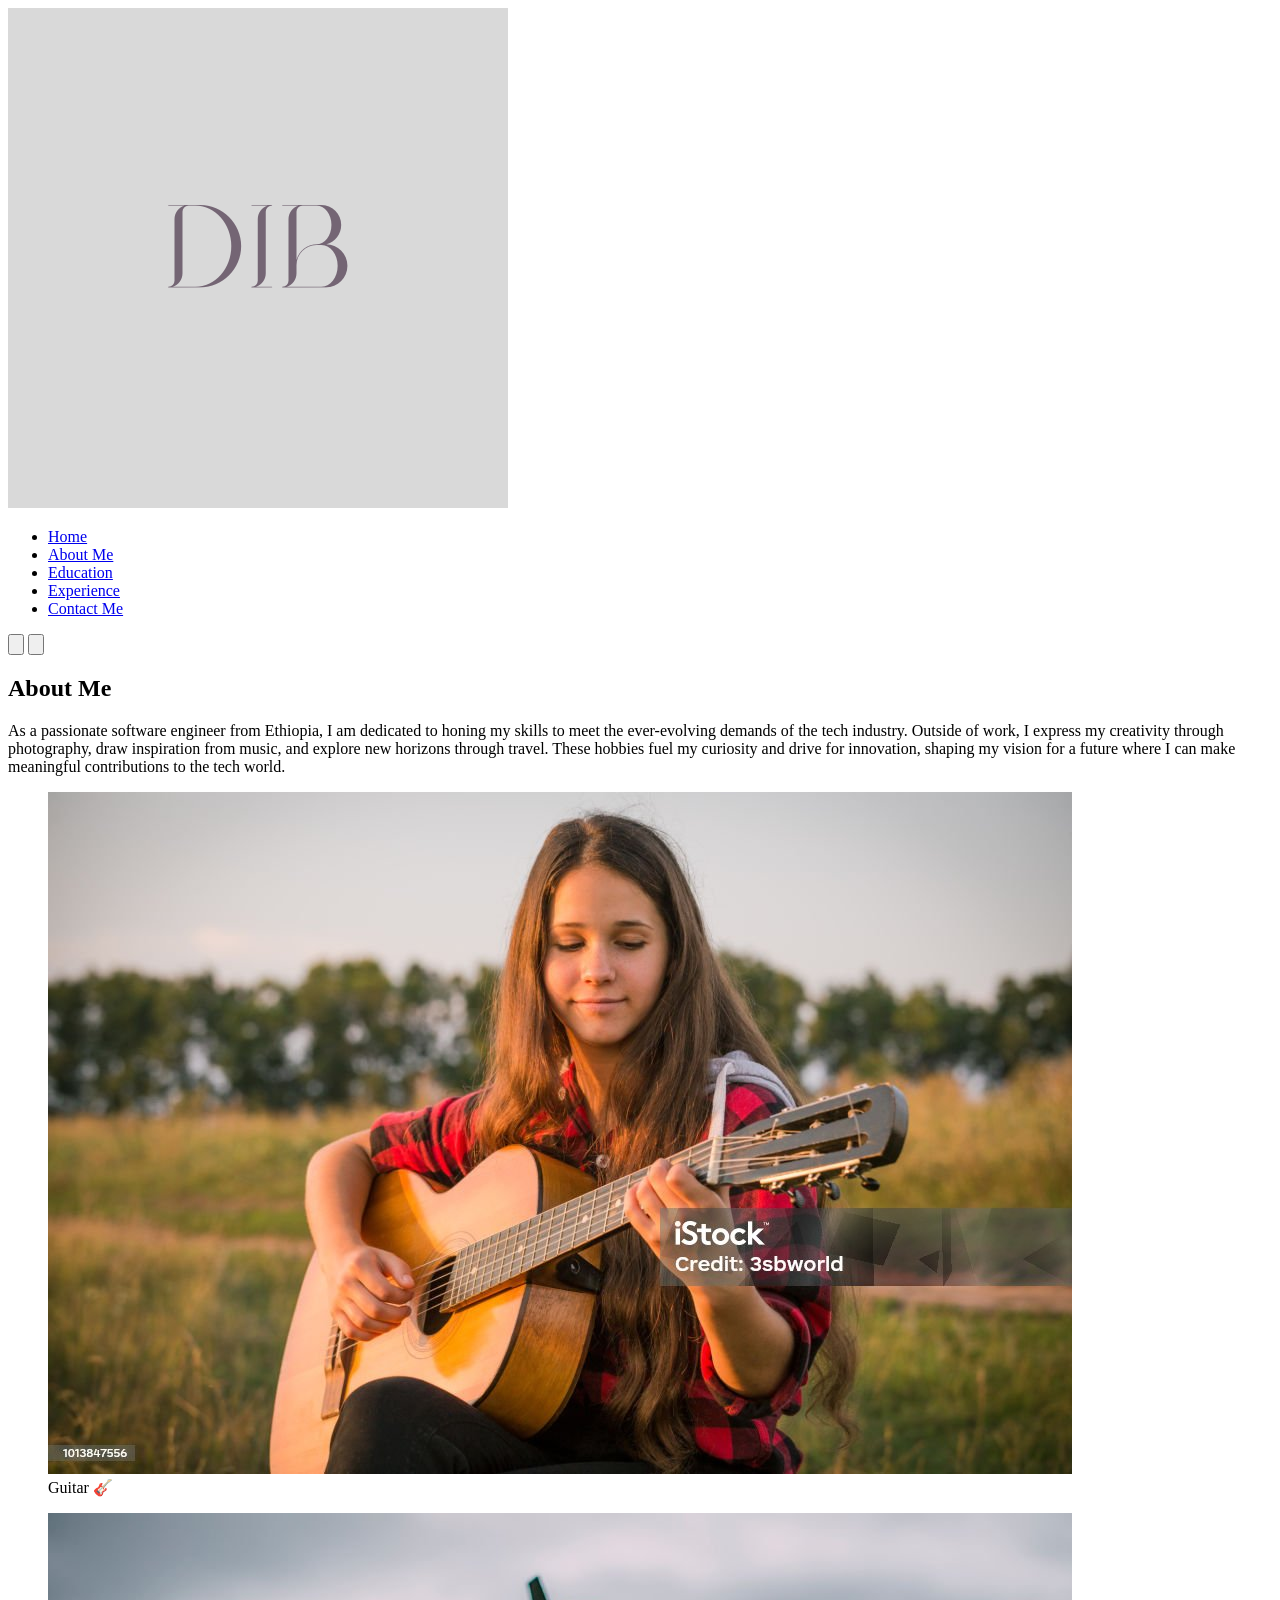
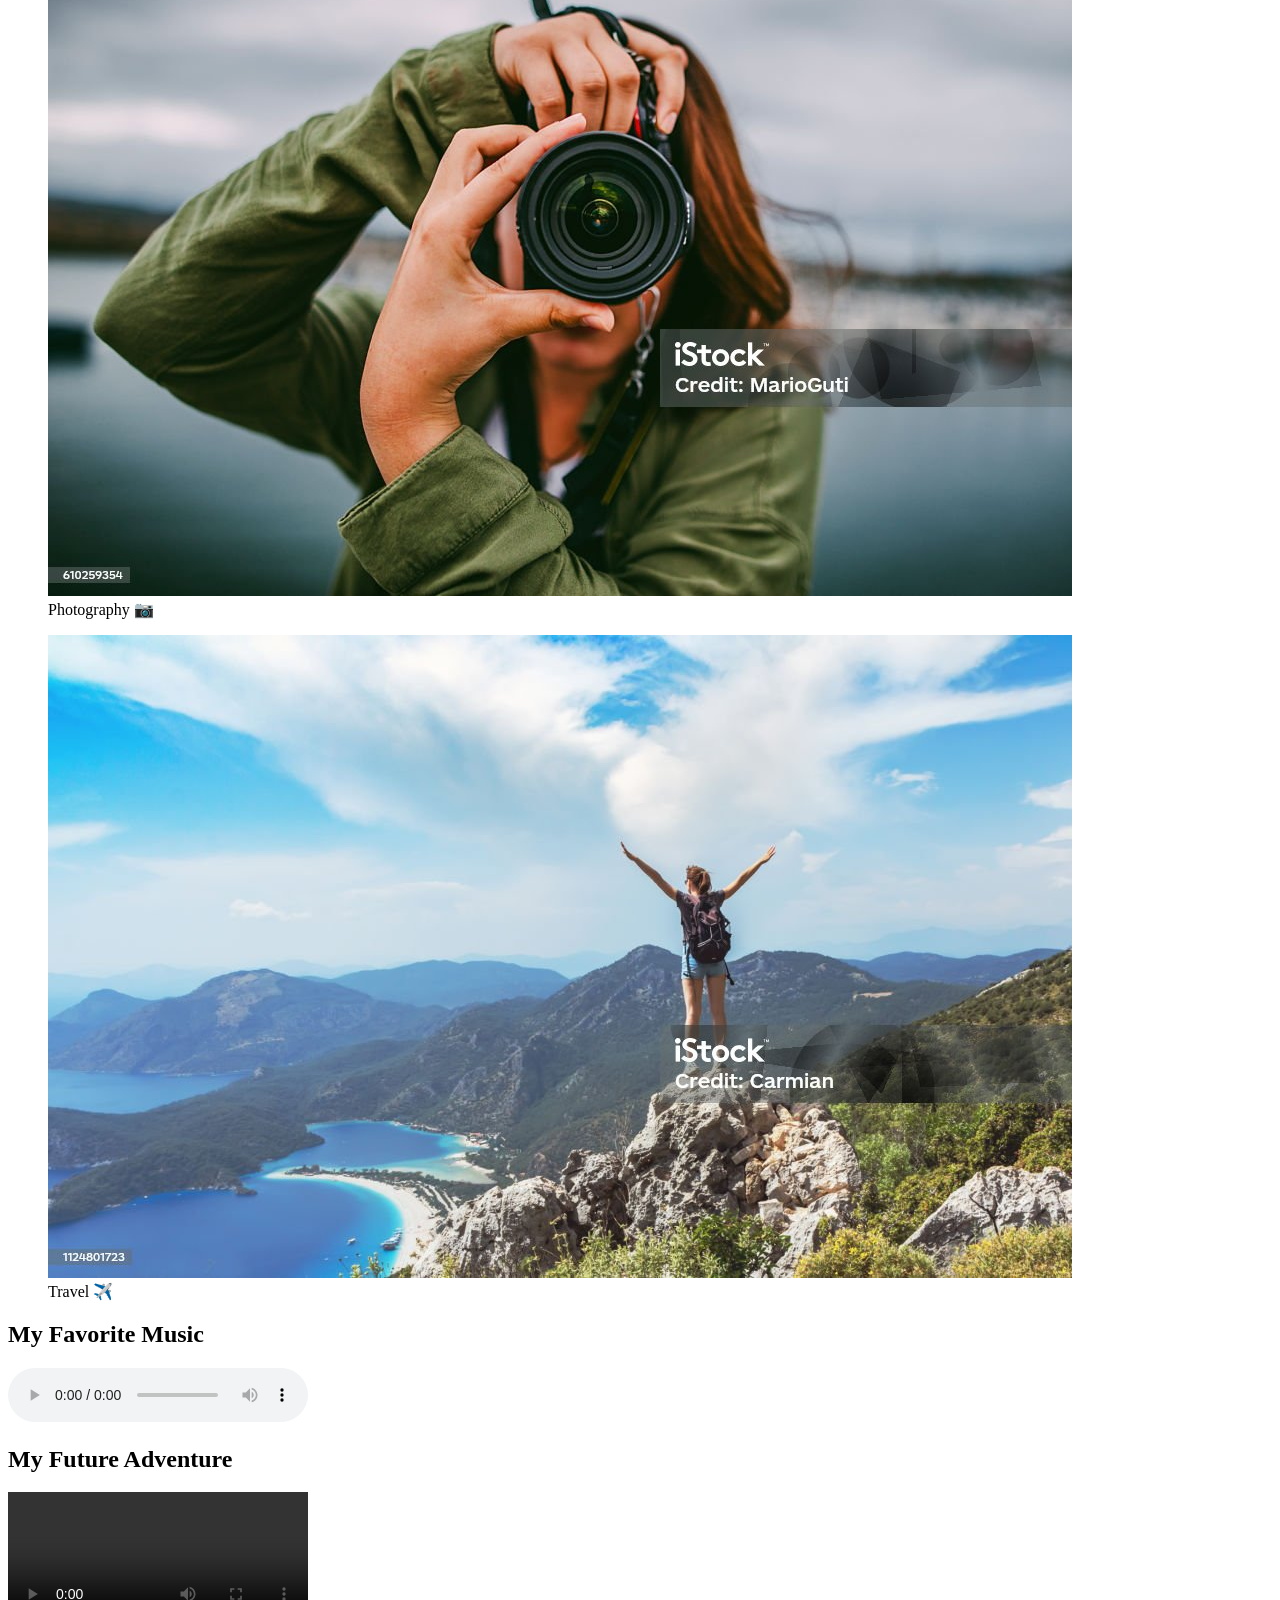
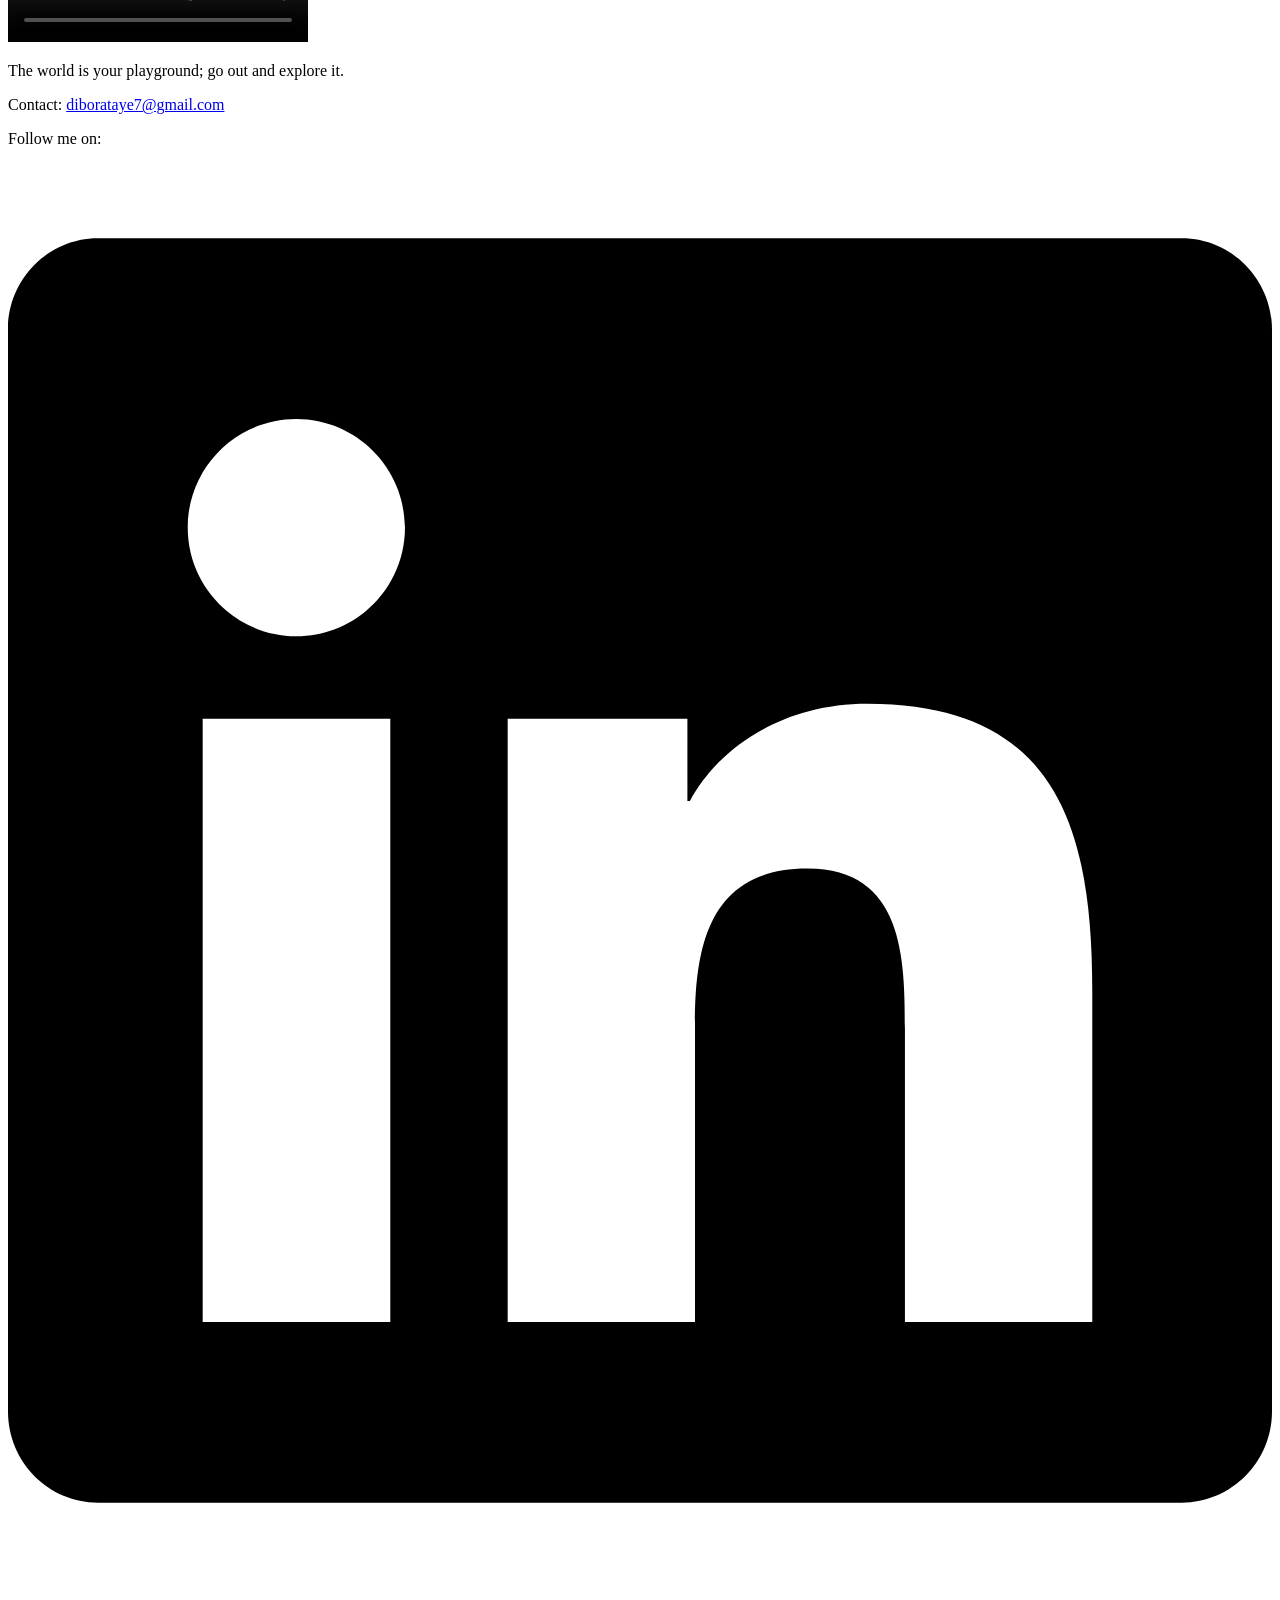
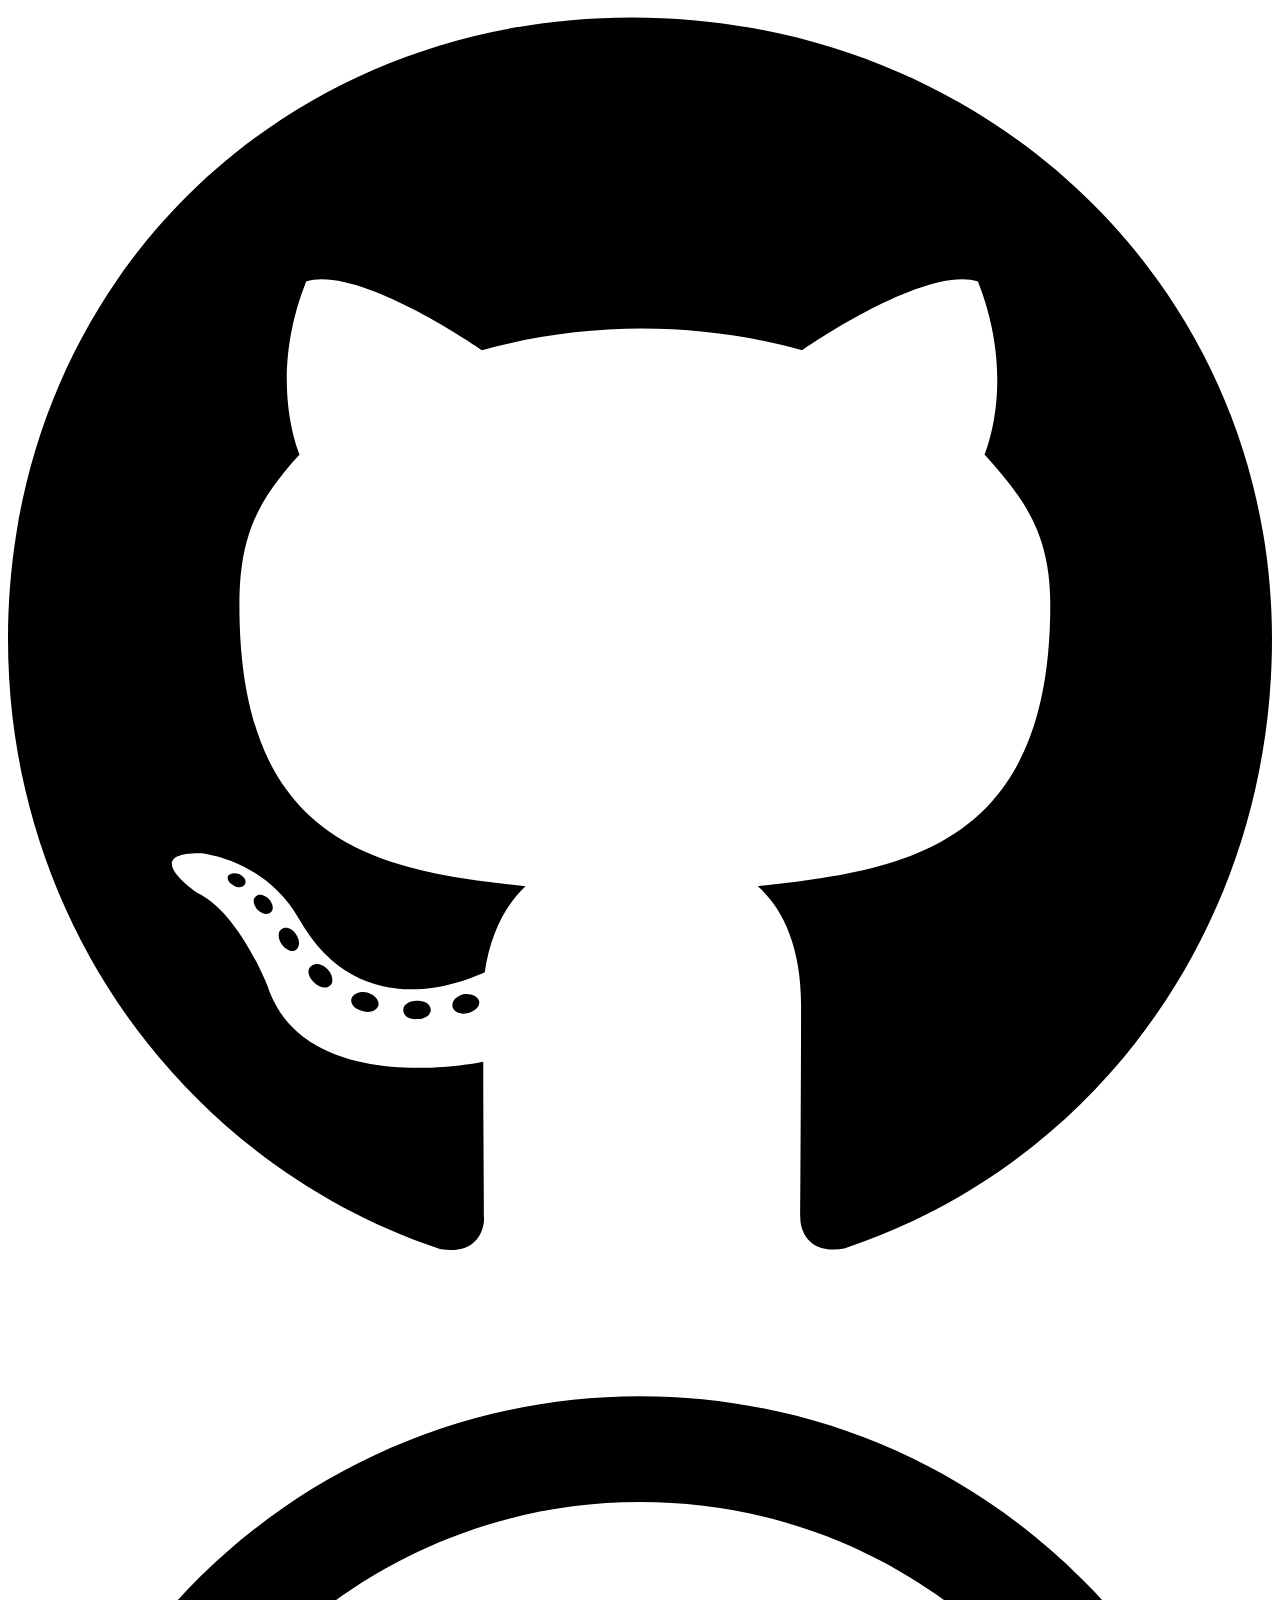
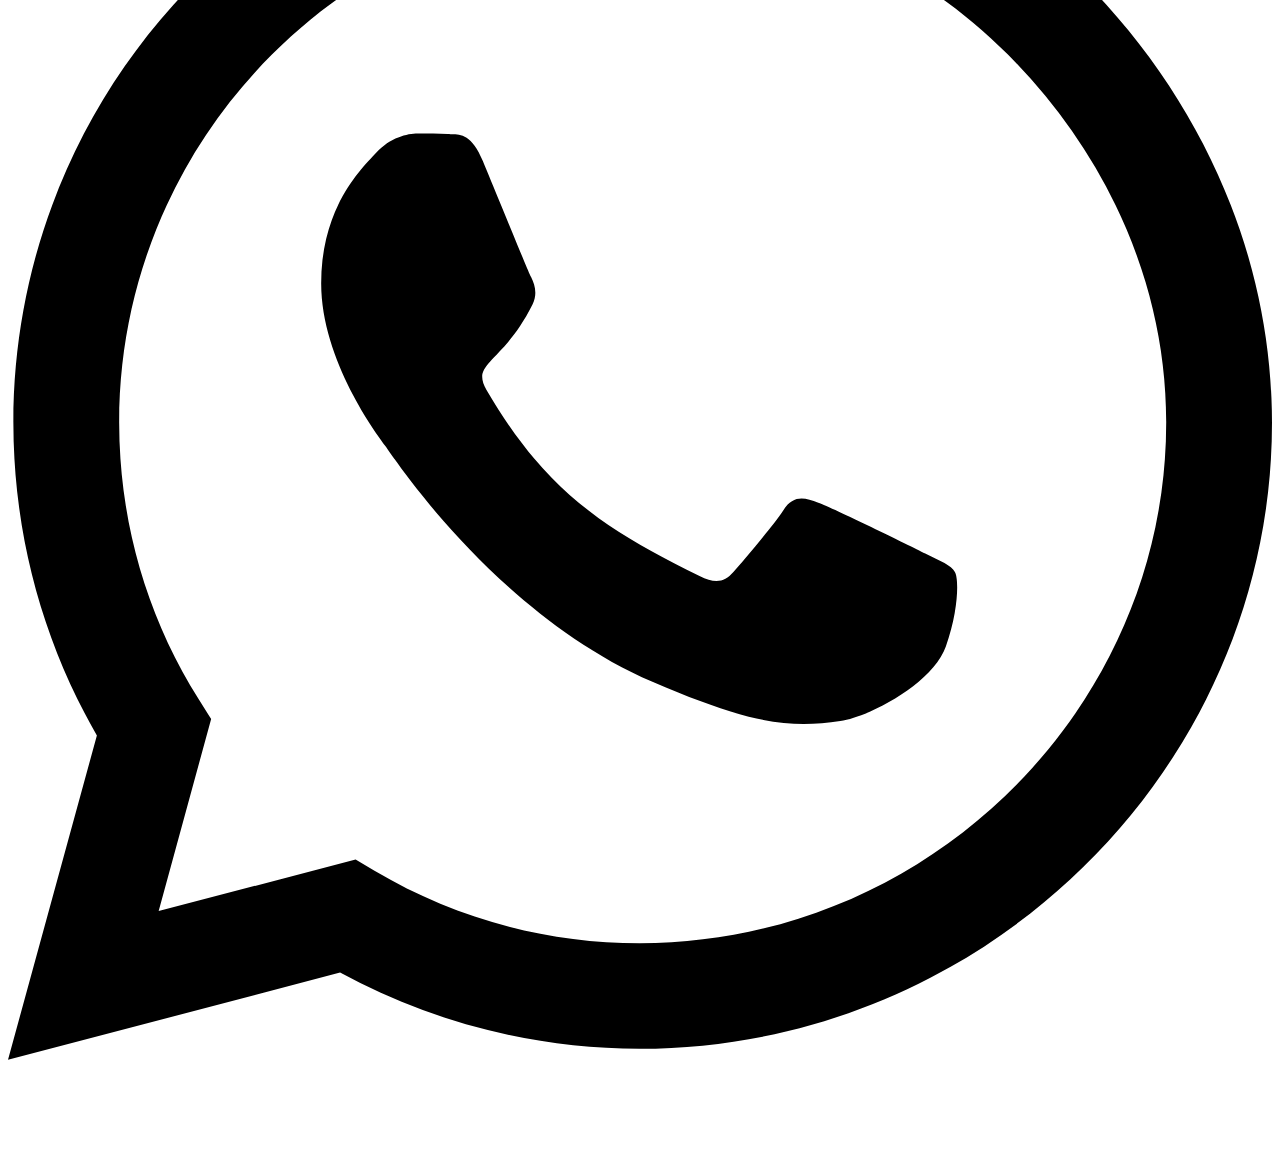
==== src/aboutme.html @ d02396d9 "Add files via upload" ====
<!DOCTYPE html>
<html lang="en">
<head>
    <meta charset="UTF-8">
    <meta name="viewport" content="width=device-width, initial-scale=1.0">
    <title>About Me</title>
    <link rel="stylesheet" href="styles.css">
</head>
<body>
    <header>
        <nav class="desktop-nav">
            <div class="my-logo">
                <img src="./images/mylogo.png" alt="My Logo" class="logo">
            </div>
            <div class="list-container">
                <ul class="nav-links">
                    <li><a href="home.html">Home</a></li>
                    <li><a href="aboutme.html">About Me</a></li>
                    <li><a href="education.html">Education</a></li>
                    <li><a href="experience.html">Experience</a></li>
                    <li><a href="contactme.html">Contact Me</a></li>
                </ul>
                <button class="bar-btn" aria-label="Menu">
                    <img src="./icons/bars-solid.svg" alt="Menu Icon">
                </button>
                <button class="light-dark-mode" aria-label="Toggle Light/Dark Mode">
                    <img src="./icons/moon-thin.svg" alt="Light/Dark Mode Icon">
                </button>
            </div>
        </nav>
    </header>
    
    <main>
        <article>
            <h2>About Me</h2>
            <p>
                As a passionate software engineer from Ethiopia, I am dedicated to honing my skills to meet the ever-evolving demands of the tech industry. Outside of work, I express my creativity through photography, draw inspiration from music, and explore new horizons through travel. These hobbies fuel my curiosity and drive for innovation, shaping my vision for a future where I can make meaningful contributions to the tech world.
            </p>
            <div class="image-div">
                <figure class="my-hobby-image">
                    <img src="./images/hobby-image1.jpg" alt="Playing Guitar" class="hobby-image">
                    <figcaption>Guitar 🎸</figcaption>
                </figure>
                <figure class="my-hobby-image">
                    <img src="./images/hobby-image2.jpg" alt="Photography" class="hobby-image">
                    <figcaption>Photography 📷</figcaption>
                </figure>
                <figure class="my-hobby-image">
                    <img src="./images/hobby-image3.jpg" alt="Traveling" class="hobby-image">
                    <figcaption>Travel ✈️</figcaption>
                </figure>
            </div>
            <h2>My Favorite Music</h2>
            <audio controls preload="metadata" aria-label="Audio description">
                <source src="./audio/Azeb-Hailu.mp3" type="audio/mpeg">
                Your browser does not support the audio element.
            </audio>
            
            <h2>My Future Adventure</h2>
            <div class="video-container">
                <video controls>
                    <source src="./video/2169880-uhd_2560_1440_30fps.mp4" type="video/mp4">
                    Your browser does not support the video tag.
                </video>
                <div class="video-caption">
                    <p>The world is your playground; go out and explore it.</p>
                </div>
            </div>
        </article>
    </main>
    
    <footer>
        <p>Contact: <a href="mailto:diborataye7@gmail.com" class="myemail">diborataye7@gmail.com</a></p>
        <p>Follow me on:
            <a href="https://www.linkedin.com/in/dibora-taye-589592323/" aria-label="LinkedIn Profile">
                <img src="./icons/linkedin-brands-solid.svg" alt="LinkedIn">
            </a>
            <a href="https://github.com/Dibotaye" aria-label="GitHub Profile">
                <img src="./icons/github-brands-solid.svg" alt="GitHub">
            </a>
            <a href="https://web.whatsapp.com/" aria-label="WhatsApp">
                <img src="./icons/whatsapp-brands-solid.svg" alt="WhatsApp">
            </a>
        </p>
    </footer>
</body>
</html>
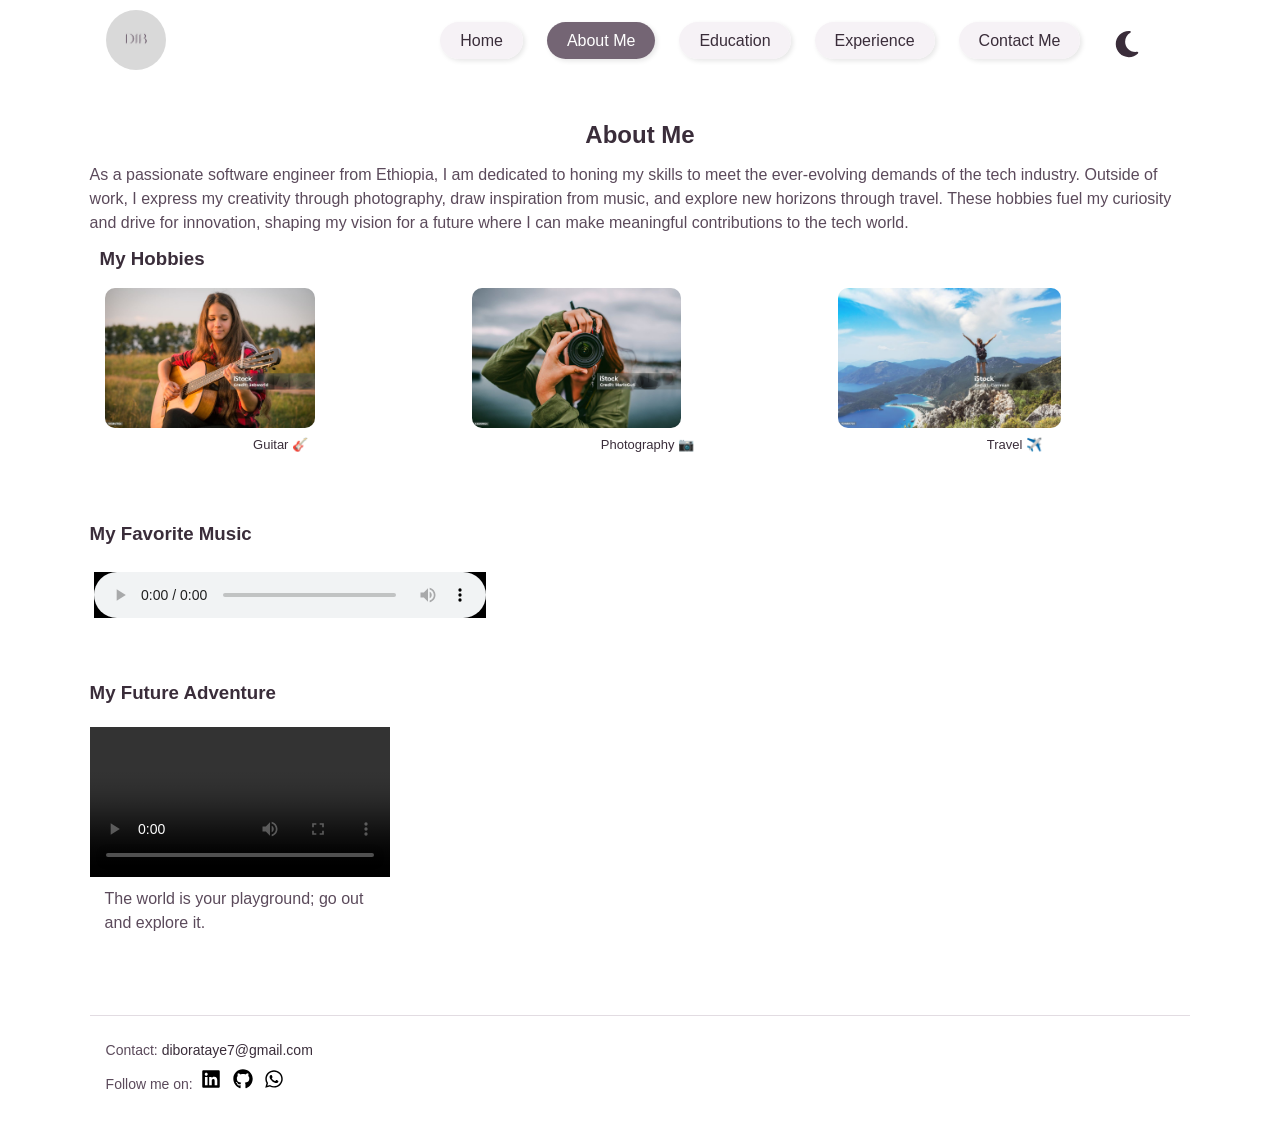
==== commit e6ef9173: "added js and css" ====
--- a/src/aboutme.html
+++ b/src/aboutme.html
@@ -4,66 +4,79 @@
     <meta charset="UTF-8">
     <meta name="viewport" content="width=device-width, initial-scale=1.0">
     <title>About Me</title>
-    <link rel="stylesheet" href="styles.css">
+    <link rel="stylesheet" href="./css/portfolio.css">
+    <link rel="stylesheet" href="./css/meadiaquery.css">
 </head>
 <body>
     <header>
-        <nav class="desktop-nav">
+        <div class="header-container">
             <div class="my-logo">
-                <img src="./images/mylogo.png" alt="My Logo" class="logo">
+                <a href="index.html"><img src="./images/mylogo.png" alt="My Logo" class="logo"></a>
             </div>
-            <div class="list-container">
-                <ul class="nav-links">
-                    <li><a href="home.html">Home</a></li>
-                    <li><a href="aboutme.html">About Me</a></li>
-                    <li><a href="education.html">Education</a></li>
-                    <li><a href="experience.html">Experience</a></li>
-                    <li><a href="contactme.html">Contact Me</a></li>
-                </ul>
-                <button class="bar-btn" aria-label="Menu">
-                    <img src="./icons/bars-solid.svg" alt="Menu Icon">
-                </button>
-                <button class="light-dark-mode" aria-label="Toggle Light/Dark Mode">
-                    <img src="./icons/moon-thin.svg" alt="Light/Dark Mode Icon">
-                </button>
+            <div class="nav-container">
+                <nav>
+                    <div class="nav-links">
+                        <ul>
+                            <li><a href="index.html">Home</a></li>
+                            <li><a href="aboutme.html" class="at-the-page">About Me</a></li>
+                            <li><a href="education.html">Education</a></li>
+                            <li><a href="experience.html">Experience</a></li>
+                            <li><a href="contactme.html">Contact Me</a></li>
+                        </ul>
+                    </div>
+                </nav>
+                <div class="darkmode-and-ham">
+                    <div class="light-dark-mode">
+                        <img src="./icons/moon-solid.svg" alt="Toggle Light/Dark Mode" class="moon">
+                        <img src="./icons/light_mode.svg" alt="Toggle Light/Dark Mode" class="sun">
+                    </div>
+                    <div class="ham-menu">
+                        <span></span>
+                        <span></span>
+                        <span></span>
+                    </div>
+                </div>
             </div>
-        </nav>
+        </div>
     </header>
-    
     <main>
         <article>
-            <h2>About Me</h2>
+            <h2 class="title">About Me</h2>
             <p>
                 As a passionate software engineer from Ethiopia, I am dedicated to honing my skills to meet the ever-evolving demands of the tech industry. Outside of work, I express my creativity through photography, draw inspiration from music, and explore new horizons through travel. These hobbies fuel my curiosity and drive for innovation, shaping my vision for a future where I can make meaningful contributions to the tech world.
             </p>
+            <h3 class="my-hobby-title">My Hobbies</h3>
             <div class="image-div">
                 <figure class="my-hobby-image">
                     <img src="./images/hobby-image1.jpg" alt="Playing Guitar" class="hobby-image">
-                    <figcaption>Guitar 🎸</figcaption>
+                    <figcaption class="section-text">Guitar 🎸</figcaption>
                 </figure>
                 <figure class="my-hobby-image">
                     <img src="./images/hobby-image2.jpg" alt="Photography" class="hobby-image">
-                    <figcaption>Photography 📷</figcaption>
+                    <figcaption class="section-text">Photography 📷</figcaption>
                 </figure>
                 <figure class="my-hobby-image">
                     <img src="./images/hobby-image3.jpg" alt="Traveling" class="hobby-image">
-                    <figcaption>Travel ✈️</figcaption>
+                    <figcaption class="section-text">Travel ✈️</figcaption>
                 </figure>
             </div>
-            <h2>My Favorite Music</h2>
-            <audio controls preload="metadata" aria-label="Audio description">
-                <source src="./audio/Azeb-Hailu.mp3" type="audio/mpeg">
-                Your browser does not support the audio element.
-            </audio>
-            
-            <h2>My Future Adventure</h2>
-            <div class="video-container">
-                <video controls>
-                    <source src="./video/2169880-uhd_2560_1440_30fps.mp4" type="video/mp4">
-                    Your browser does not support the video tag.
-                </video>
-                <div class="video-caption">
-                    <p>The world is your playground; go out and explore it.</p>
+            <div class="audio-and-video">
+                <div class="audio-container">
+                    <h3>My Favorite Music</h3>
+                    <audio controls aria-label="Audio description">
+                        <source src="./audio/Azeb-Hailu.mp3" type="audio/mpeg">
+                        <p>If audio does not start, the <audio> HTML element is not supported in your browser.</p>
+                    </audio>
+                </div>
+                <div class="video-container">
+                    <h3>My Future Adventure</h3>
+                    <video controls>
+                        <source src="./video/adventure.mp4" type="video/mp4">
+                        Your browser does not support the video tag.
+                    </video>
+                    <div class="video-caption">
+                        <p>The world is your playground; go out and explore it.</p>
+                    </div>
                 </div>
             </div>
         </article>
@@ -83,5 +96,6 @@
             </a>
         </p>
     </footer>
+    <script src="./javascript/index.js"></script>
 </body>
 </html>
--- a/src/css/portfolio.css
+++ b/src/css/portfolio.css
@@ -0,0 +1,437 @@
+/* General */
+* {
+    margin: 0;
+    padding: 0;
+    box-sizing: border-box;
+    font-family: 'Arial', sans-serif;
+  }
+  html {
+    scroll-behavior: smooth;
+  }
+  body {
+    font-family: 'Inter', sans-serif;
+    background-color: var(--background);
+    color: var(--text-strong);
+    margin: 10px 7%;
+    line-height: 1.5;
+  }
+  body p{
+    color: var(--text-weak);
+  }
+  /* Colors */
+  :root {
+    --background: #FFFFFF;
+    --text-strong: #3a2d3a;
+    --text-weak: #5B4A5B;
+    --stroke-strong: #5D505D;
+    --stroke-weak: #E2DCE2;
+    --fill: #F6F2F6;
+    --brand-color: #746574;
+  }
+  .dark {
+    --background: #3a2d3a;
+    --text-strong: #ffffff;
+    --text-weak:#F6F2F6;
+    --stroke-strong: #E2DCE2;
+    --stroke-weak: #5D505D;
+    --fill: #5A4A5A;
+    --brand-color: #746574;
+ 
+  }
+  header{
+    margin-bottom: 40px;
+  }
+   .header-container{
+    display: flex;
+    align-items: center; 
+    justify-content: space-between; 
+    padding: 0 1rem; 
+    width: 100%;
+   }
+  .my-logo img {
+    max-height: 70px;
+    border-radius: 50%;
+  }
+  .light-dark-mode {
+    display: flex;
+    margin-right: 2rem;
+    justify-content: center;
+    align-items: center;
+    cursor: pointer;
+  }
+  .light-dark-mode img { 
+    width: 30px;
+    height: 30px;
+  }
+  .light-dark-mode img:hover {
+    transform: rotate(20deg);
+  }
+  .light-dark-mode img:last-child {
+    display:none;
+  }
+  .darkmode-and-ham{
+    display: flex;
+  }
+  
+  .dark .light-dark-mode img:first-child{
+    display: none;
+  }
+  .dark .light-dark-mode img:last-child{
+    display: block;
+  }
+  a{
+    color: var(--text-strong);
+    text-decoration: none;
+  }
+  a:visited {
+      color: var(--text-strong);
+  }
+  a:hover {
+      color: var(--text-weak);
+  }
+.nav-links{
+    height: 100vh;
+    width: 100%;
+    background: var(--background);
+    max-width: 250px;
+    position: fixed;
+    top: 0;
+    right: -300px;
+    display: flex;
+    flex-direction: column;
+    align-items: center;    
+    text-align: center;
+    font-size: 1rem;
+    transition: .3s ease;
+  }
+  .nav-links ul{
+    list-style: none;
+    text-align: justify;
+    margin-top: 150px;
+  }
+  .nav-links ul li{
+    margin-bottom: 12px;
+  }
+  .nav-links.active {
+      right: 0;
+  }
+  /* nav */
+  .nav {
+      padding: 1rem;
+      display: flex;
+  }
+  /* ham menu */
+  .ham-menu {
+      height: 30px;
+      width: 30px;
+      margin-left: auto;
+      position: relative;
+  }
+  .ham-menu span {
+      height: 5px;
+      width: 100%;
+      background-color: var(--text-strong);
+      border-radius: 25px;
+      position: absolute;
+      left: 50%;
+      top: 50%;
+      transform: translate(-50%, -50%);
+      transition: .3s ease;
+  }
+  .ham-menu span:nth-child(1) {
+      top: 25%;
+  }
+  .ham-menu span:nth-child(3) {
+      top: 75%;
+  }
+  .ham-menu.active span {
+      background-color: var(--text-strong);
+  }
+  .ham-menu.active span:nth-child(1) {
+      top: 50%;
+      transform: translate(-50%, -50%) rotate(45deg);
+  }
+  .ham-menu.active span:nth-child(2) {
+      opacity: 0;
+  }
+  .ham-menu.active span:nth-child(3) {
+      top: 50%;
+      transform: translate(-50%, -50%) rotate(-45deg);
+  }
+
+
+  /* Main Section */
+  .title {
+    font-size: 1.5rem;
+    text-align: center;
+    margin-bottom: 10px;
+    color: var(--text-strong);
+  }
+  .home-section {
+    text-align: center;
+    padding: 40px 16px;
+  }
+  
+  .home-page-figure {
+    margin-bottom: 16px;
+  }
+  
+  .home-page-figure img {
+    max-width: 200px;
+    border-radius: 50%;
+  }
+  .caption-my-image {
+    margin-top: 8px;
+    font-size: 18px;
+    color: var(--text-weak);
+  }
+  
+  .welcome {
+    font-size: 32px;
+    color: var(--text-strong);
+    margin: 16px 0;
+  }
+  
+  .intro-myself {
+    font-size: 18px;
+    color: var(--text-weak);
+    margin: 16px 0;
+    line-height: 1.6;
+  }
+  
+  .container-btn {
+    margin-top: 24px;
+    display: flex;
+    flex-direction: column;
+    align-items: center;
+
+  }
+  
+  .contactme-btn, .cv-btn {
+    background-color: var(--brand-color);
+    color: #ffffff;
+    border: none;
+    padding: 10px 20px;
+    border-radius: 4px;
+    cursor: pointer;
+    font-size: 16px;
+    margin: 0 8px;
+    margin-bottom: 20px;
+    letter-spacing: 2px;
+    font-weight: bold; 
+  }
+  .contactme-btn:hover, .cv-btn:hover {
+    background-color: var(--fill);
+    color: var(--text-strong);
+  }
+ /* Footer */
+  footer {
+    margin-top: 40px;
+    padding: 16px; 
+    border-top: 1px solid var(--stroke-weak);
+  }
+  
+  footer p {
+    font-size: 14px;
+    color: var(--text-weak);
+    margin: 8px 0;
+  }
+  
+  footer a {
+    text-decoration: none;
+    color: var(--text-strong);
+  }
+  
+  footer a:hover {
+    color: var(--brand-color);
+  }
+  
+  footer img {
+    width: 20px;
+    height: 20px;
+    margin: 0 4px;
+  }
+  /* aboutme page  */
+  .my-hobby-title{
+    margin: 10px;
+
+  }
+  .image-div{
+    margin: 15px 0;
+    display:flex;
+    flex-direction: column;
+    grid-gap: 15px;
+    align-items: center;
+   }
+   .image-div img{
+  
+    border-radius: 10px;
+    transition: all 150ms ease-in-out;
+   }
+   .image-div img:hover{
+    transform: scale(1.1);
+   }
+   .hobby-image{
+   height: 140px;  
+   }
+
+  audio {
+      width: 400px;
+      outline: none;
+  }
+    audio{
+      background-color: #000;
+      border:4px solid #fff;
+  }
+   .audio-container{
+      padding-top: 30px;
+
+  }
+  .audio-container h3{
+    padding: 20px 0;
+  }
+    .video-container {
+      width: 300px;
+      padding: 30px 0; 
+      border-radius: 10px; 
+      overflow: hidden; 
+  }
+  .video-container h3{
+      padding: 20px 0;
+  }
+  .video-container video {
+      display: block;
+      width: 100%; 
+      height: auto; 
+  }
+
+  .video-container .video-caption {
+      padding: 10px 15px; 
+      font-size: 16px; 
+      color: var(--text-weak); 
+  }
+
+/* experience page  */
+.details-container {
+  padding: 1.5rem;
+  flex: 1;
+  background: var(--fill);
+  border-radius: 2rem;
+  border: var(--stroke-weak) 0.1rem solid;
+  border-color: var(--stroke-strong);
+  text-align: center;
+  box-shadow: 0 4px 6px rgba(0, 0, 0, 0.1);
+  transition: box-shadow 0.3s ease;
+}
+.details-container:hover {
+  box-shadow: 0 8px 12px rgba(0, 0, 0, 0.2);
+}
+.experience-sub-title {
+  color: var(--text-weak);
+  font-weight: 600;
+  font-size: 1.2rem;
+  margin-bottom: 2rem;
+}
+
+.experience-details-container{
+  margin-bottom: 2rem;
+  margin-top: 2rem;
+}
+.article-container {
+  display: flex;
+  text-align: initial;
+  flex-wrap: wrap;
+  flex-direction: row;
+  gap: 2.5rem;
+  justify-content: space-around;
+  
+}
+
+.article-container article {
+  display: flex;
+  width: 10rem;
+  justify-content: space-around;
+  gap: 0.5rem;
+}
+
+.article-container article .icon {
+  cursor: default;
+}
+.icon {
+  cursor: pointer;
+  height: 2rem;
+}
+
+.section-text {
+  text-align: center;
+  font-size: small;
+}
+/* Education page  */
+.education-section {
+  padding: 40px 20px;
+}
+
+.education-section h2 {
+  text-align: center;
+  color: var(--text-strong);
+  margin-bottom: 20px;
+}
+
+.education-section table {
+  width: 80%;
+  margin: 0 auto;
+  border-collapse: collapse;
+  background-color: var(--background);
+  box-shadow: 0 4px 6px rgba(0, 0, 0, 0.1);
+}
+
+.education-section table th,
+.education-section table td {
+  padding: 12px;
+  text-align: left;
+  border: 1px solid var(--stroke-weak);
+}
+
+.education-section table th {
+  background-color: var(--background);
+  color: var(--text-weak);
+}
+
+.education-section table tbody tr:nth-child(odd) {
+  background-color: var(--fill);
+}
+/* contact me page  */
+.contact-section{
+  margin: 3rem;
+}
+.text{
+  text-align: center;
+}
+.input{
+  display: flex;
+  flex-direction: column;
+  margin: 10px 0;
+}
+input, textarea{
+  padding: 10px;
+  margin: 10px 0;
+  background: var(--fill);
+  border: 1px solid var(--stroke-strong);
+}
+.message{
+  display: flex;
+  flex-direction: column;
+}
+button{
+  padding: 10px 20px;
+  background: var(--fill);
+  border: 1px solid var(--stroke-strong);
+  margin: 20px 0;
+  color: var(--text-strong);
+
+}
+button:hover{
+  background: var(--brand-color);
+  color:#fff;
+}
+
--- a/src/css/meadiaquery.css
+++ b/src/css/meadiaquery.css
@@ -0,0 +1,113 @@
+@media screen and (min-width: 1024px) {
+
+    .my-logo .logo {
+        height: 60px;
+        width: 60px;
+        border-radius: 50%;
+        object-fit: cover;
+    }
+    .nav-container{
+        display:flex;
+        gap: 1rem;
+    }
+    .nav-links {
+        display: flex;
+        flex-direction: row;
+        position: static;
+        height: auto;
+        width: auto;
+        background: transparent;
+        max-width: none;
+        align-items: center;
+        justify-content: flex-end;
+        font-size: 1rem;
+        margin: 0;
+        gap: 1.5rem;
+    }
+    .nav-links ul {
+        display: flex;
+        flex-direction: row;
+        list-style: none;
+        gap: 1.5rem;
+        margin: 0;
+        padding: 0;
+    }
+    .nav-links ul li {
+        margin-bottom: 0;
+    }
+    .nav-links ul li a {
+        padding: 10px 20px;
+        border-radius: 25px;
+        text-align: center;
+        text-decoration: none;
+        background-color: var(--fill);
+        color: var(--text-strong);
+        box-shadow: 2px 2px 5px rgba(0, 0, 0, 0.1);
+        transition: all 0.3s ease-in-out;
+    }
+    .nav-links ul li a:hover {
+        background-color: var(--background-hover);
+        color: var(--text-weak);
+    }
+    .nav-links ul li a.active {
+        background-color: var(--highlight);
+        color: white;
+    }
+    .nav-links ul li a.at-the-page{
+        background-color: var(--brand-color);
+        color: #fff;
+      }
+    .ham-menu {
+        display: none;
+    }
+    .light-dark-mode {
+        margin-left: 1rem;
+    }
+    .light-dark-mode img {
+        height: 30px;
+        width: 30px;
+        cursor: pointer;
+        transition: transform 0.3s ease-in-out;
+    }
+}
+@media screen and (min-width: 800px) {
+    .container-btn {
+        margin-top: 24px;
+        display: flex;
+        flex-direction: row;
+        justify-content: center;
+        gap: 1rem;
+      }
+    
+}
+@media screen and (min-width: 800px) {
+    .image-div {
+        margin-left: 15px;
+        display: grid;
+        grid-template-columns: 2fr 2fr 2fr;
+       }
+       .name-email{
+        display:flex;
+        gap: 1rem;
+    }
+    .input{
+        width: 50%;
+    }
+}
+@media (min-width:800px) and (max-width:1025px) {
+    .audio-and-video{
+        display: flex;
+        justify-content: space-between;
+    }
+    .home{
+        display: flex;
+    }
+}
+@media screen and (min-width: 710px) {
+    .experience-details-container {
+        display: flex;
+        justify-content: center;
+        gap: 2rem;
+      }
+}
+
